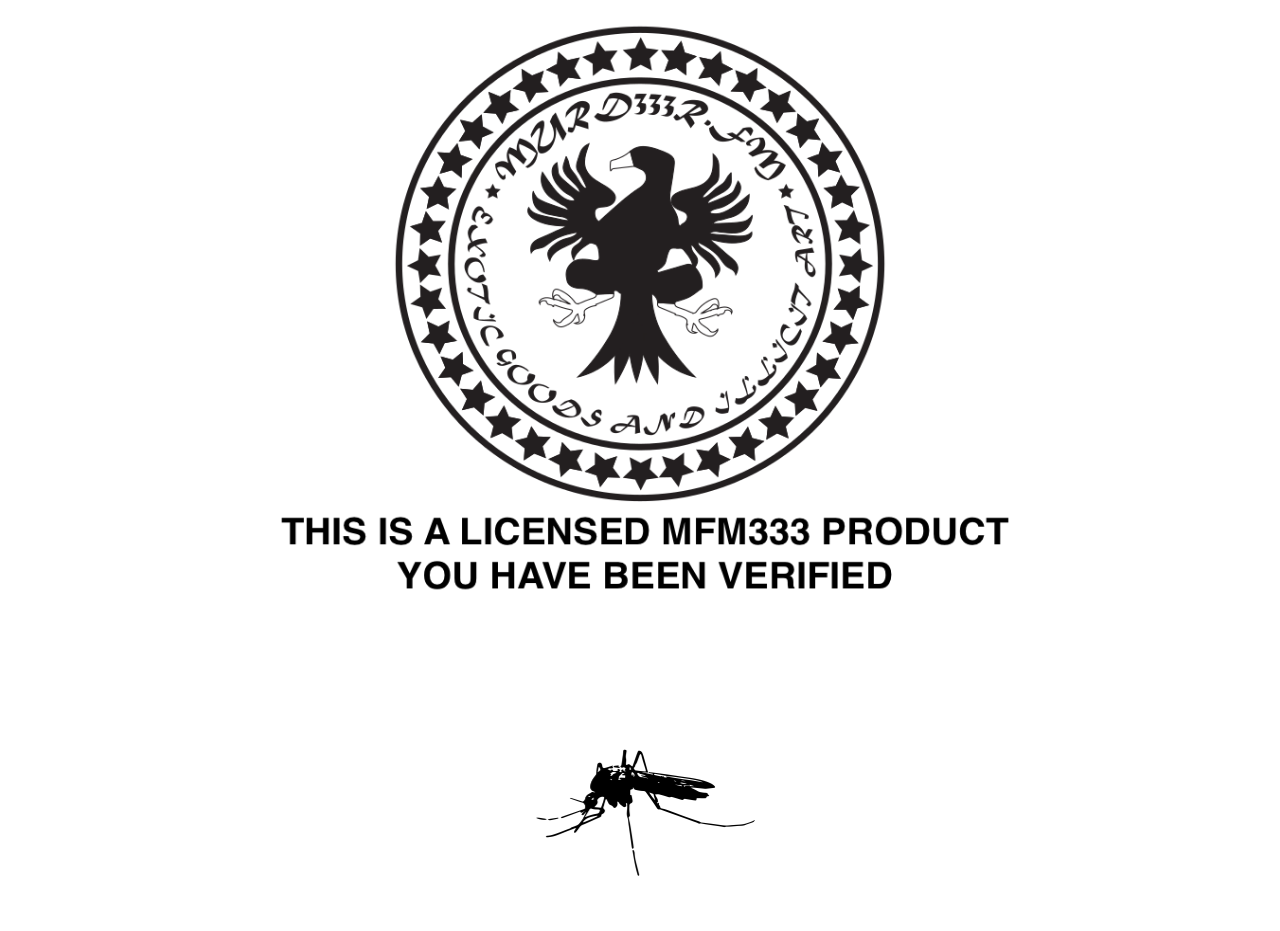
==== index.html @ c8fc45e4 "added verification page" ====
<!doctype html>
<html lang="en">
  <head>
    <meta charset="UTF-8" />
    <meta name="viewport" content="width=device-width, initial-scale=1.0" />
    <title>MURDER FM</title>
    <link rel="stylesheet" href="style.css" />
  </head>
  <body>
    <button id="myButton" class="image-button"></button>
    <script>
      document
        .getElementById("myButton")
        .addEventListener("click", function () {
          window.location.href = "https://mfm333.com/";
        });
    </script>
  </body>
</html>
---- style.css ----
body {
  background-image: url(/images/MFMCREST.png);
  background-position: center 15%;
  background-size: 1000px 750px;
  background-repeat: no-repeat;
}

.image-button {
  width: 15%; /* Adjust the width as needed */
  height: auto; /* Automatically adjusts height based on aspect ratio */
  background-image: url(/images/swampy.png);
  background-color: transparent;
  border-radius: 50%;
  background-size: cover;
  background-position: center;
  background-repeat: no-repeat;
  cursor: pointer;
  border: none;
  position: absolute;
  top: 75%; /* Adjust the vertical positioning as needed */
  left: 50%; /* Center the button horizontally */
  transform: translateX(-50%); /* Center the button accurately */
  padding: 10%; /* Adjust padding as needed */
  z-index: -1;
}
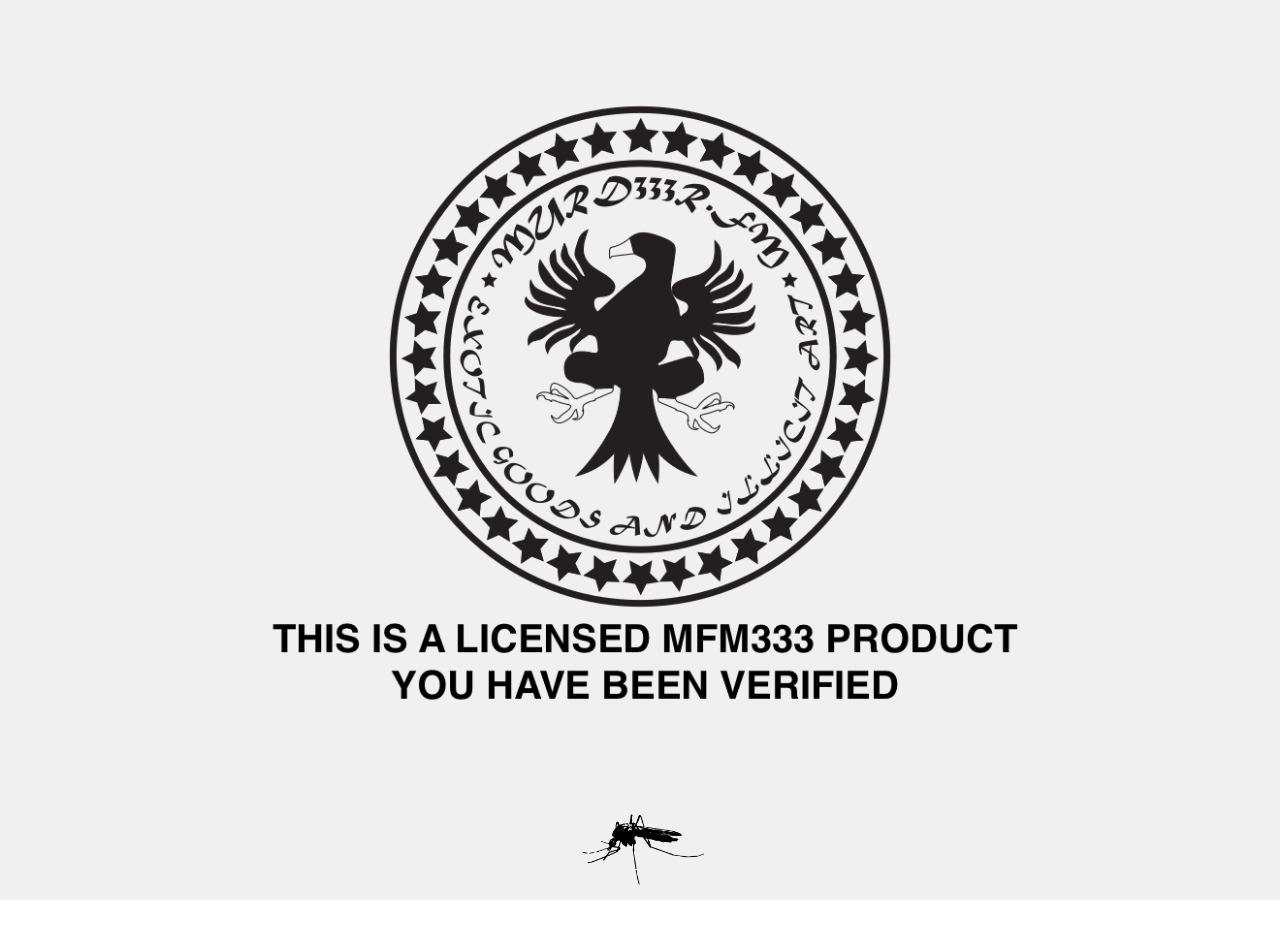
==== commit 5673184d: "added countdown page" ====
--- a/index.html
+++ b/index.html
@@ -7,13 +7,18 @@
     <link rel="stylesheet" href="style.css" />
   </head>
   <body>
-    <button id="myButton" class="image-button"></button>
-    <script>
-      document
-        .getElementById("myButton")
-        .addEventListener("click", function () {
-          window.location.href = "https://mfm333.com/";
-        });
-    </script>
+    <div class="background">
+      <img src="images/MFMCREST.png" alt="" />
+      <button id="myButton">
+        <img src="images/swampy.png" alt="" />
+      </button>
+      <script>
+        document
+          .getElementById("myButton")
+          .addEventListener("click", function () {
+            window.location.href = "https://mfm333.com/";
+          });
+      </script>
+    </div>
   </body>
 </html>
--- a/style.css
+++ b/style.css
@@ -1,25 +1,43 @@
-body {
-  background-image: url(/images/MFMCREST.png);
-  background-position: center 15%;
-  background-size: 1000px 750px;
-  background-repeat: no-repeat;
+/* Reset some default styles */
+body,
+html {
+  margin: 0;
+  padding: 0;
 }
 
-.image-button {
-  width: 15%; /* Adjust the width as needed */
-  height: auto; /* Automatically adjusts height based on aspect ratio */
-  background-image: url(/images/swampy.png);
-  background-color: transparent;
-  border-radius: 50%;
-  background-size: cover;
-  background-position: center;
-  background-repeat: no-repeat;
+/* Style the background container */
+.background {
+  display: flex;
+  flex-direction: column;
+  align-items: center;
+  justify-content: center;
+  height: 100vh;
+  background-color: #f0f0f0;
+}
+
+/* Style the logo image */
+.background img:first-child {
+  max-width: 80%;
+  height: auto;
+  margin-bottom: 20px;
+}
+
+/* Style the button */
+#myButton {
+  background: none;
+  border: none;
   cursor: pointer;
-  border: none;
-  position: absolute;
-  top: 75%; /* Adjust the vertical positioning as needed */
-  left: 50%; /* Center the button horizontally */
-  transform: translateX(-50%); /* Center the button accurately */
-  padding: 10%; /* Adjust padding as needed */
-  z-index: -1;
+  transition: transform 0.3s ease;
 }
+
+#myButton:hover {
+  transform: scale(1.1);
+}
+
+/* Style the button image */
+#myButton img {
+  max-width: 20%;
+  height: auto;
+}
+
+/* Add any additional styles here */
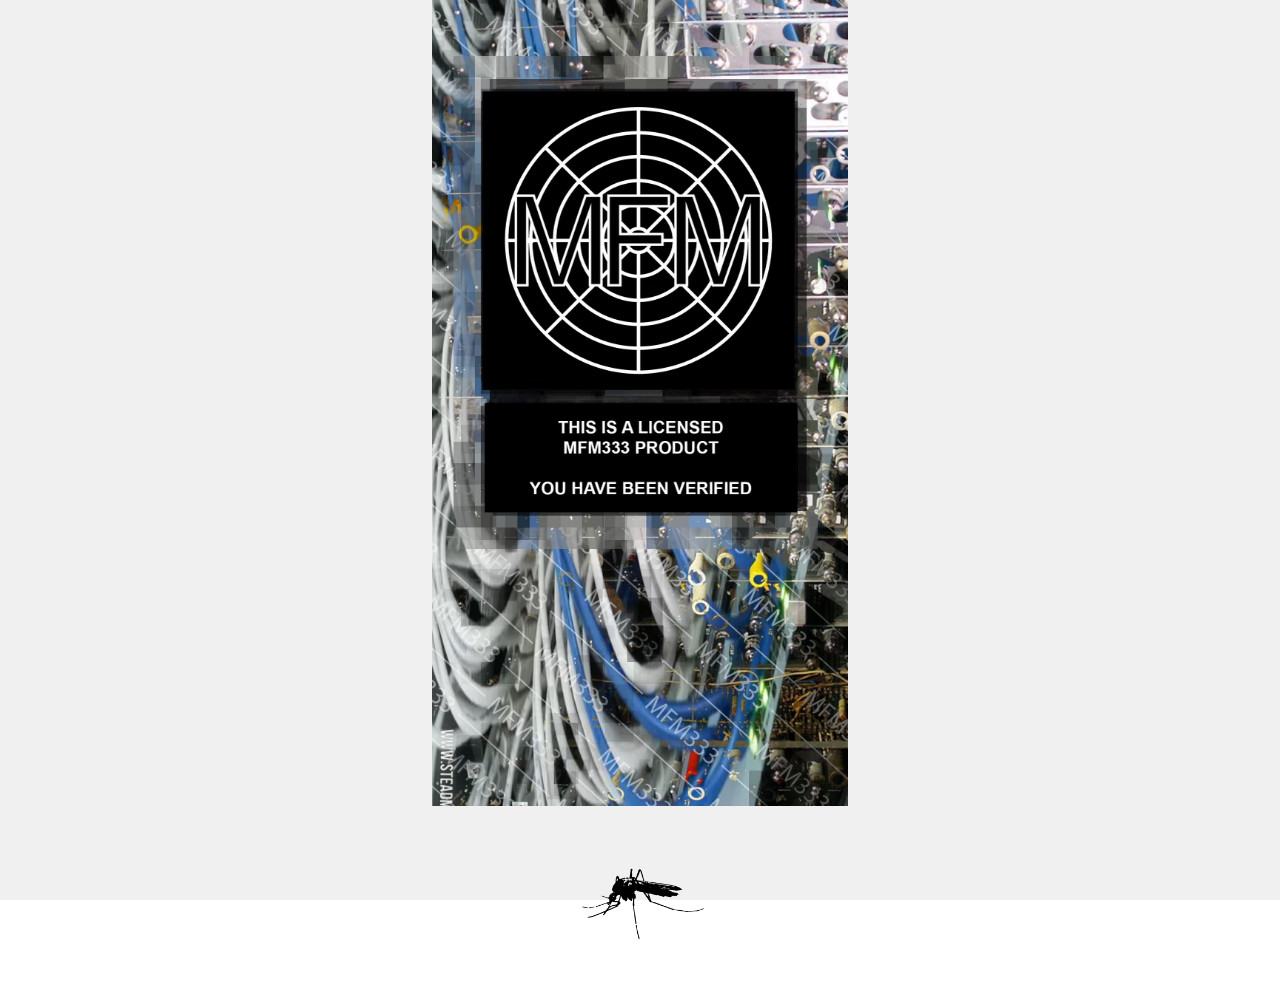
==== commit ed820f04: "added new images" ====
--- a/index.html
+++ b/index.html
@@ -8,7 +8,7 @@
   </head>
   <body>
     <div class="background">
-      <img src="images/MFMCREST.png" alt="" />
+      <img src="images/LicensedMFM333.png" alt="" />
       <button id="myButton">
         <img src="images/swampy.png" alt="" />
       </button>
--- a/style.css
+++ b/style.css
@@ -17,8 +17,8 @@
 
 /* Style the logo image */
 .background img:first-child {
-  max-width: 80%;
-  height: auto;
+  max-width: 100%;
+  height: 100%;
   margin-bottom: 20px;
 }
 
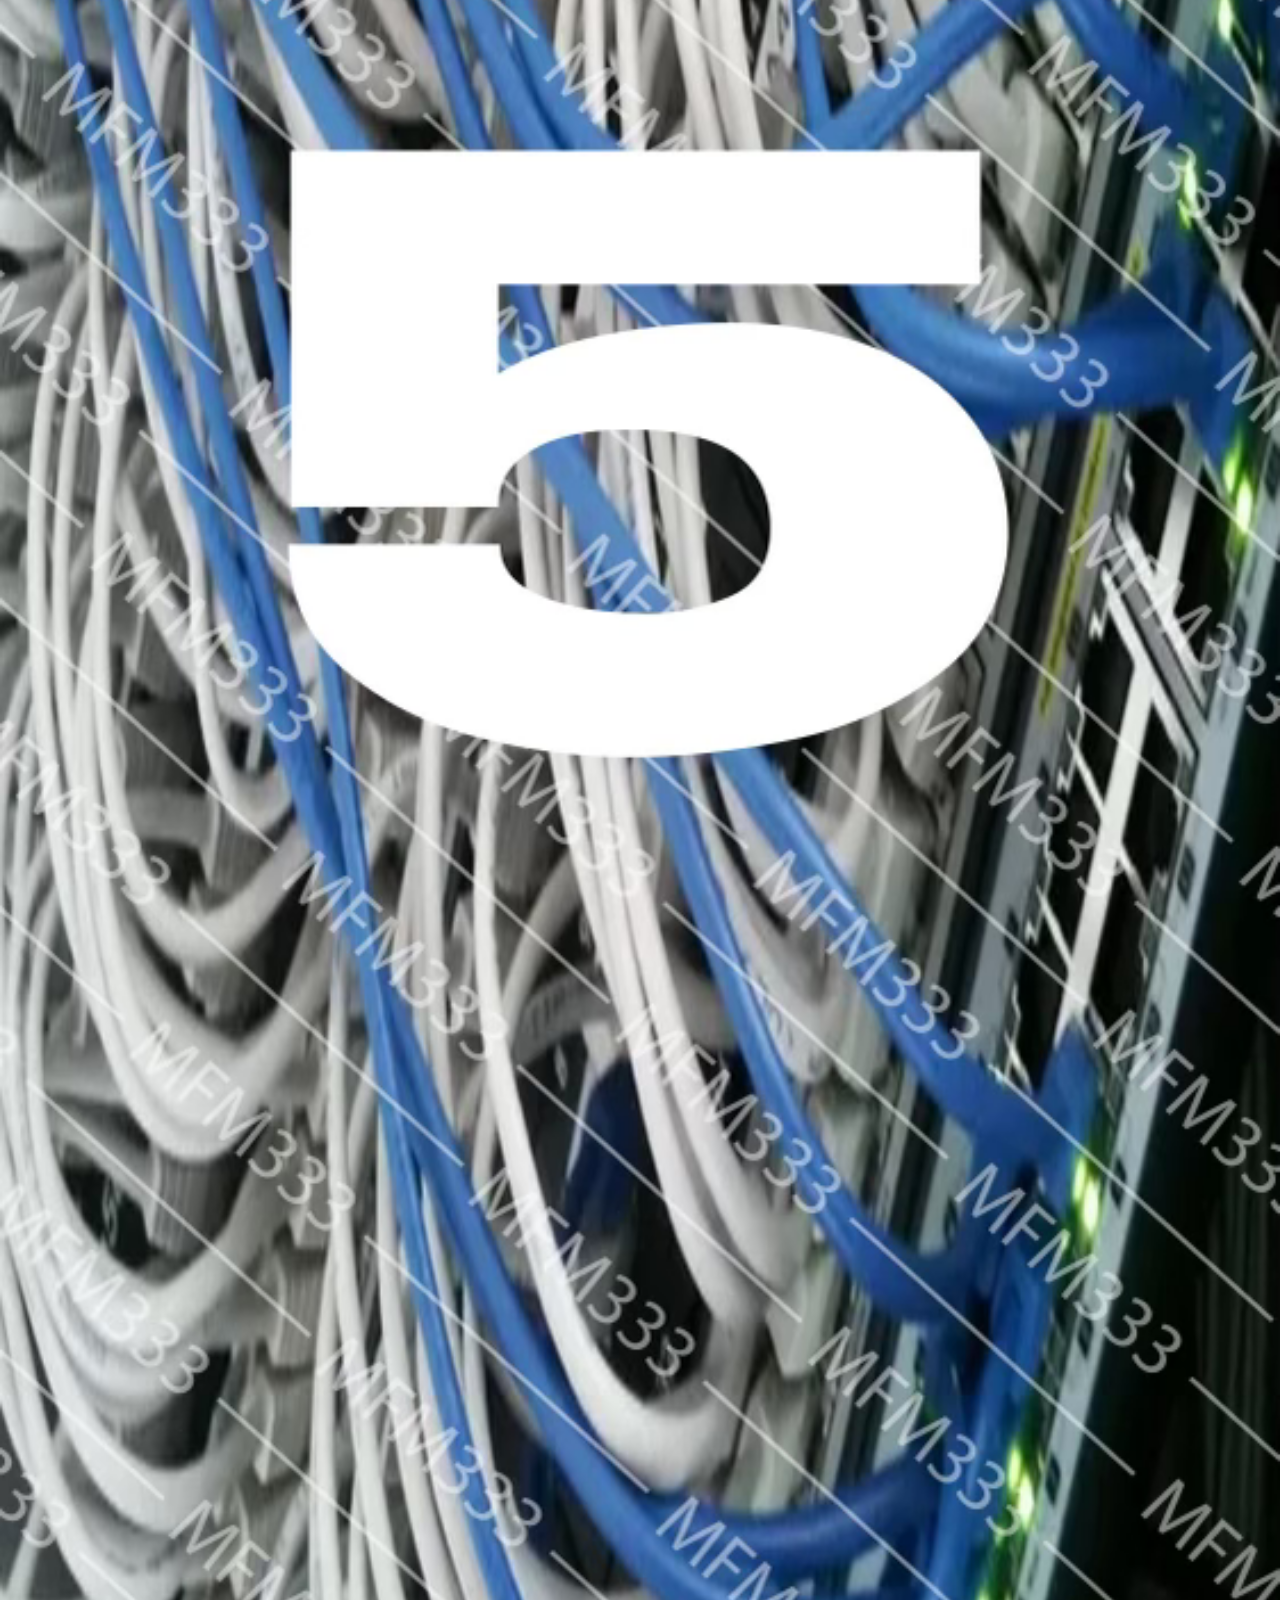
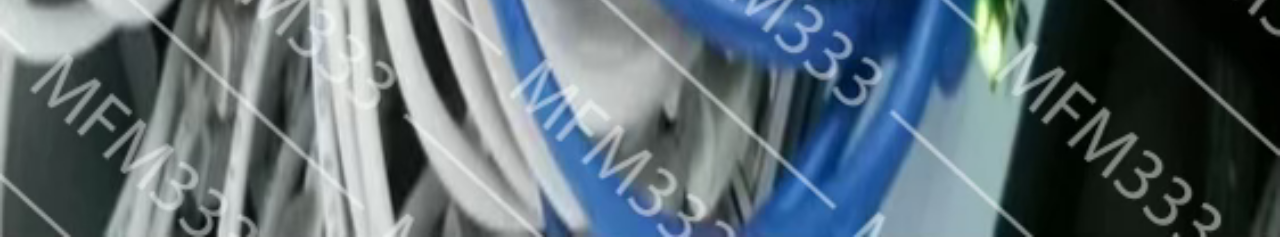
==== commit 3913a87a: "changed files" ====
--- a/index.html
+++ b/index.html
@@ -3,22 +3,37 @@
   <head>
     <meta charset="UTF-8" />
     <meta name="viewport" content="width=device-width, initial-scale=1.0" />
-    <title>MURDER FM</title>
-    <link rel="stylesheet" href="style.css" />
+    <title>Countdown Timer</title>
+    <style>
+      body {
+        display: flex;
+        align-items: center;
+        justify-content: center;
+        height: 100vh;
+        margin: 0;
+      }
+      #countdown {
+        width: 100%; /* Adjust the width as needed */
+        height: auto; /* Automatically adjust height to maintain aspect ratio */
+      }
+    </style>
   </head>
   <body>
-    <div class="background">
-      <img src="images/LicensedMFM333.png" alt="" />
-      <button id="myButton">
-        <img src="images/swampy.png" alt="" />
-      </button>
-      <script>
-        document
-          .getElementById("myButton")
-          .addEventListener("click", function () {
-            window.location.href = "https://mfm333.com/";
-          });
-      </script>
-    </div>
+    <img id="countdown" src="/images/5.png" alt="Countdown" />
+    <script>
+      let count = 5;
+      const countdownElement = document.getElementById("countdown");
+
+      const countdownInterval = setInterval(() => {
+        count--;
+
+        if (count >= 1) {
+          countdownElement.src = "images/" + count + ".png";
+        } else {
+          clearInterval(countdownInterval);
+          window.location.href = "index.html"; // Change this to your actual file name
+        }
+      }, 1000);
+    </script>
   </body>
 </html>
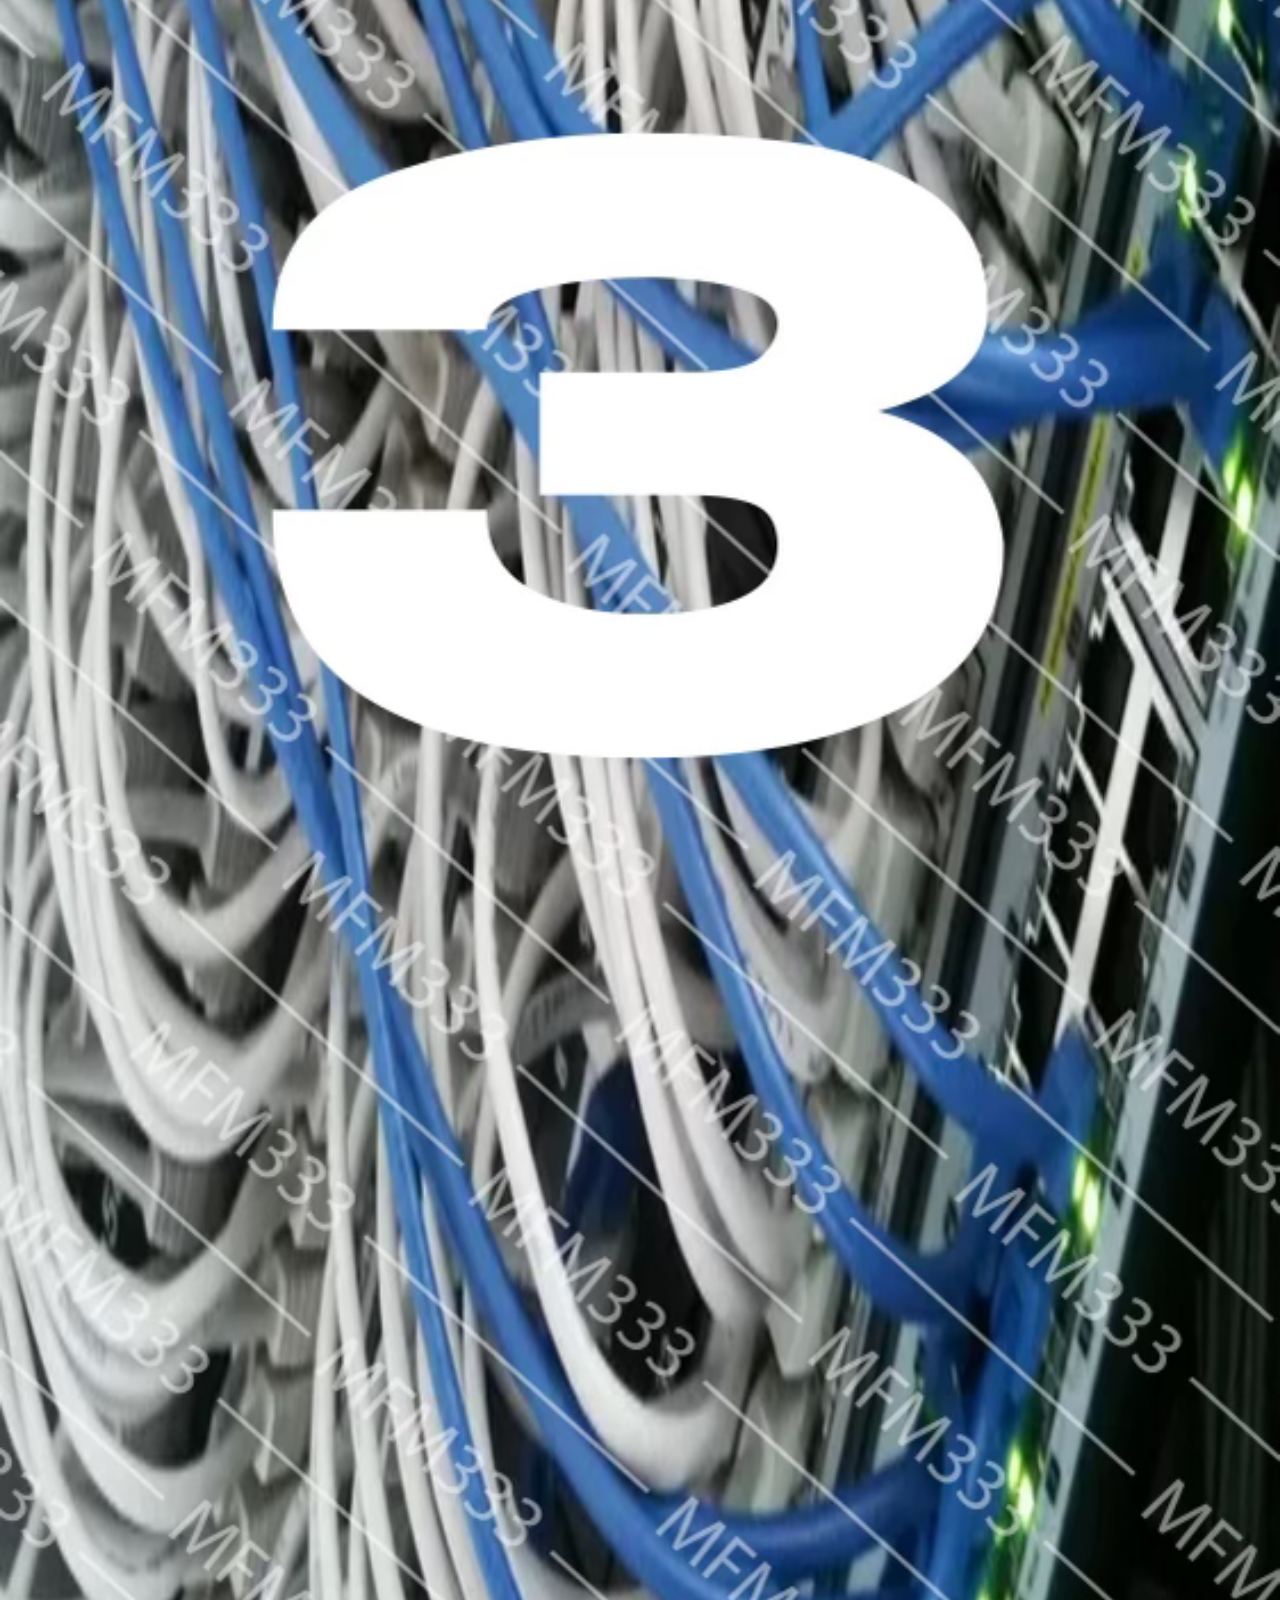
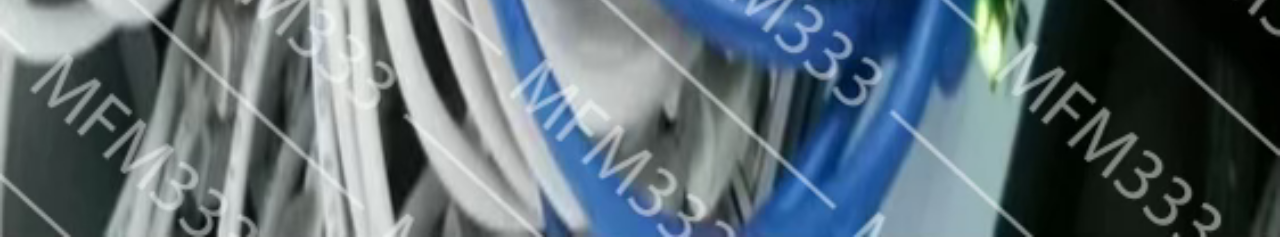
==== commit e8f2648f: "added 3,2,1" ====
--- a/index.html
+++ b/index.html
@@ -3,7 +3,8 @@
   <head>
     <meta charset="UTF-8" />
     <meta name="viewport" content="width=device-width, initial-scale=1.0" />
-    <title>Countdown Timer</title>
+    <title>MFM Verify</title>
+    <link rel="icon" href="/images/Justice.png" />
     <style>
       body {
         display: flex;
@@ -19,9 +20,9 @@
     </style>
   </head>
   <body>
-    <img id="countdown" src="/images/5.png" alt="Countdown" />
+    <img id="countdown" src="/images/3.png" alt="Countdown" />
     <script>
-      let count = 5;
+      let count = 3;
       const countdownElement = document.getElementById("countdown");
 
       const countdownInterval = setInterval(() => {
@@ -31,9 +32,9 @@
           countdownElement.src = "images/" + count + ".png";
         } else {
           clearInterval(countdownInterval);
-          window.location.href = "index.html"; // Change this to your actual file name
+          window.location.href = "verify.html"; // Change this to your actual file name
         }
-      }, 1000);
+      }, 1100);
     </script>
   </body>
 </html>
